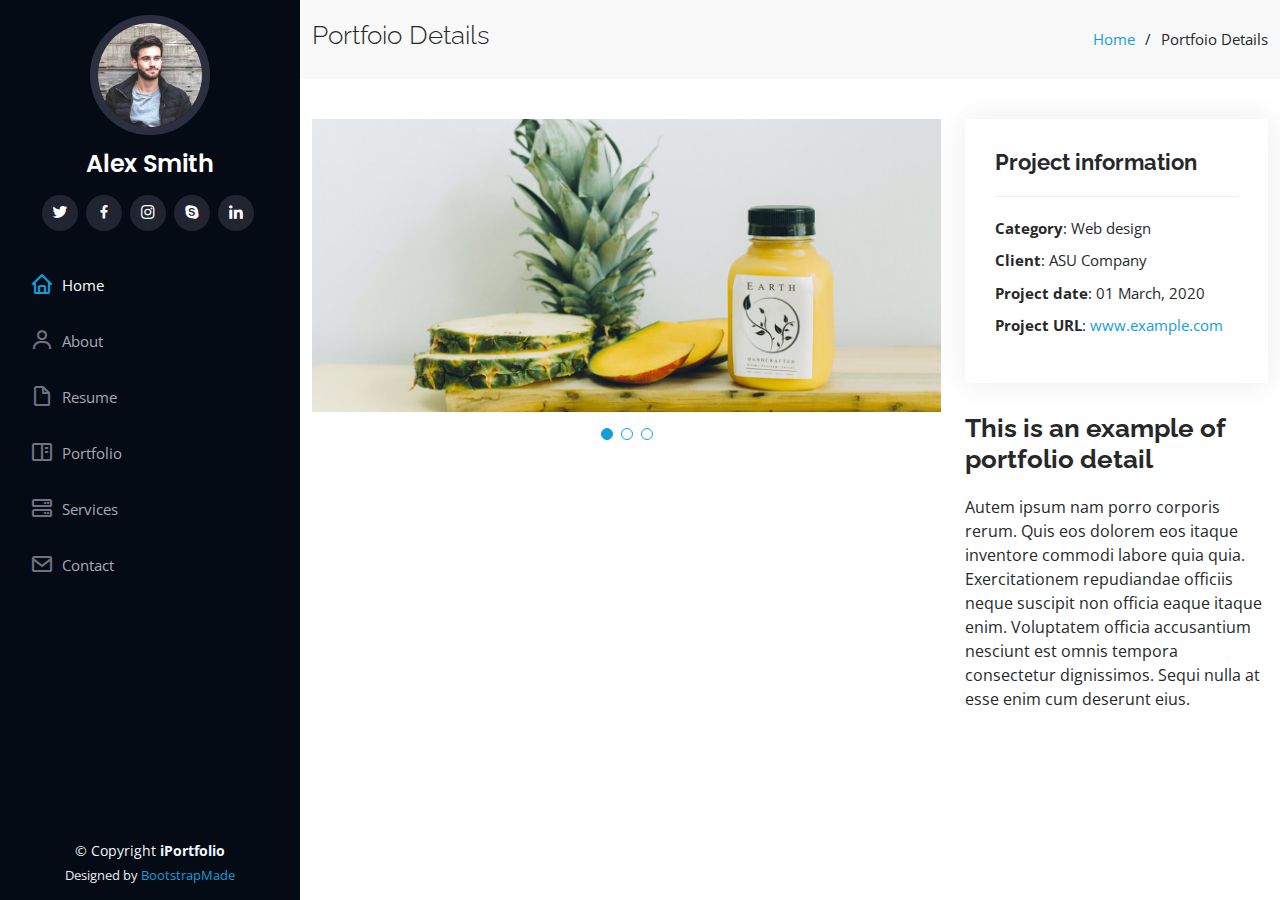
==== portfolio-details.html @ bc0d03b5 "Portfolio" ====
<!DOCTYPE html>
<html lang="en">

<head>
  <meta charset="utf-8">
  <meta content="width=device-width, initial-scale=1.0" name="viewport">

  <title>Portfolio Details - iPortfolio Bootstrap Template</title>
  <meta content="" name="description">
  <meta content="" name="keywords">

  <!-- Favicons -->
  <link href="assets/img/favicon.png" rel="icon">
  <link href="assets/img/apple-touch-icon.png" rel="apple-touch-icon">

  <!-- Google Fonts -->
  <link href="https://fonts.googleapis.com/css?family=Open+Sans:300,300i,400,400i,600,600i,700,700i|Raleway:300,300i,400,400i,500,500i,600,600i,700,700i|Poppins:300,300i,400,400i,500,500i,600,600i,700,700i" rel="stylesheet">

  <!-- Vendor CSS Files -->
  <link href="assets/vendor/aos/aos.css" rel="stylesheet">
  <link href="assets/vendor/bootstrap/css/bootstrap.min.css" rel="stylesheet">
  <link href="assets/vendor/bootstrap-icons/bootstrap-icons.css" rel="stylesheet">
  <link href="assets/vendor/boxicons/css/boxicons.min.css" rel="stylesheet">
  <link href="assets/vendor/glightbox/css/glightbox.min.css" rel="stylesheet">
  <link href="assets/vendor/swiper/swiper-bundle.min.css" rel="stylesheet">

  <!-- Template Main CSS File -->
  <link href="assets/css/style.css" rel="stylesheet">

  <!-- =======================================================
  * Template Name: iPortfolio - v3.8.1
  * Template URL: https://bootstrapmade.com/iportfolio-bootstrap-portfolio-websites-template/
  * Author: BootstrapMade.com
  * License: https://bootstrapmade.com/license/
  ======================================================== -->
</head>

<body>

  <!-- ======= Mobile nav toggle button ======= -->
  <i class="bi bi-list mobile-nav-toggle d-xl-none"></i>

  <!-- ======= Header ======= -->
  <header id="header">
    <div class="d-flex flex-column">

      <div class="profile">
        <img src="assets/img/profile-img.jpg" alt="" class="img-fluid rounded-circle">
        <h1 class="text-light"><a href="index.html">Alex Smith</a></h1>
        <div class="social-links mt-3 text-center">
          <a href="#" class="twitter"><i class="bx bxl-twitter"></i></a>
          <a href="#" class="facebook"><i class="bx bxl-facebook"></i></a>
          <a href="#" class="instagram"><i class="bx bxl-instagram"></i></a>
          <a href="#" class="google-plus"><i class="bx bxl-skype"></i></a>
          <a href="#" class="linkedin"><i class="bx bxl-linkedin"></i></a>
        </div>
      </div>

      <nav id="navbar" class="nav-menu navbar">
        <ul>
          <li><a href="#hero" class="nav-link scrollto active"><i class="bx bx-home"></i> <span>Home</span></a></li>
          <li><a href="#about" class="nav-link scrollto"><i class="bx bx-user"></i> <span>About</span></a></li>
          <li><a href="#resume" class="nav-link scrollto"><i class="bx bx-file-blank"></i> <span>Resume</span></a></li>
          <li><a href="#portfolio" class="nav-link scrollto"><i class="bx bx-book-content"></i> <span>Portfolio</span></a></li>
          <li><a href="#services" class="nav-link scrollto"><i class="bx bx-server"></i> <span>Services</span></a></li>
          <li><a href="#contact" class="nav-link scrollto"><i class="bx bx-envelope"></i> <span>Contact</span></a></li>
        </ul>
      </nav><!-- .nav-menu -->
    </div>
  </header><!-- End Header -->

  <main id="main">

    <!-- ======= Breadcrumbs ======= -->
    <section id="breadcrumbs" class="breadcrumbs">
      <div class="container">

        <div class="d-flex justify-content-between align-items-center">
          <h2>Portfoio Details</h2>
          <ol>
            <li><a href="index.html">Home</a></li>
            <li>Portfoio Details</li>
          </ol>
        </div>

      </div>
    </section><!-- End Breadcrumbs -->

    <!-- ======= Portfolio Details Section ======= -->
    <section id="portfolio-details" class="portfolio-details">
      <div class="container">

        <div class="row gy-4">

          <div class="col-lg-8">
            <div class="portfolio-details-slider swiper">
              <div class="swiper-wrapper align-items-center">

                <div class="swiper-slide">
                  <img src="assets/img/portfolio/portfolio-details-1.jpg" alt="">
                </div>

                <div class="swiper-slide">
                  <img src="assets/img/portfolio/portfolio-details-2.jpg" alt="">
                </div>

                <div class="swiper-slide">
                  <img src="assets/img/portfolio/portfolio-details-3.jpg" alt="">
                </div>

              </div>
              <div class="swiper-pagination"></div>
            </div>
          </div>

          <div class="col-lg-4">
            <div class="portfolio-info">
              <h3>Project information</h3>
              <ul>
                <li><strong>Category</strong>: Web design</li>
                <li><strong>Client</strong>: ASU Company</li>
                <li><strong>Project date</strong>: 01 March, 2020</li>
                <li><strong>Project URL</strong>: <a href="#">www.example.com</a></li>
              </ul>
            </div>
            <div class="portfolio-description">
              <h2>This is an example of portfolio detail</h2>
              <p>
                Autem ipsum nam porro corporis rerum. Quis eos dolorem eos itaque inventore commodi labore quia quia. Exercitationem repudiandae officiis neque suscipit non officia eaque itaque enim. Voluptatem officia accusantium nesciunt est omnis tempora consectetur dignissimos. Sequi nulla at esse enim cum deserunt eius.
              </p>
            </div>
          </div>

        </div>

      </div>
    </section><!-- End Portfolio Details Section -->

  </main><!-- End #main -->

  <!-- ======= Footer ======= -->
  <footer id="footer">
    <div class="container">
      <div class="copyright">
        &copy; Copyright <strong><span>iPortfolio</span></strong>
      </div>
      <div class="credits">
        <!-- All the links in the footer should remain intact. -->
        <!-- You can delete the links only if you purchased the pro version. -->
        <!-- Licensing information: https://bootstrapmade.com/license/ -->
        <!-- Purchase the pro version with working PHP/AJAX contact form: https://bootstrapmade.com/iportfolio-bootstrap-portfolio-websites-template/ -->
        Designed by <a href="https://bootstrapmade.com/">BootstrapMade</a>
      </div>
    </div>
  </footer><!-- End  Footer -->

  <a href="#" class="back-to-top d-flex align-items-center justify-content-center"><i class="bi bi-arrow-up-short"></i></a>

  <!-- Vendor JS Files -->
  <script src="assets/vendor/purecounter/purecounter_vanilla.js"></script>
  <script src="assets/vendor/aos/aos.js"></script>
  <script src="assets/vendor/bootstrap/js/bootstrap.bundle.min.js"></script>
  <script src="assets/vendor/glightbox/js/glightbox.min.js"></script>
  <script src="assets/vendor/isotope-layout/isotope.pkgd.min.js"></script>
  <script src="assets/vendor/swiper/swiper-bundle.min.js"></script>
  <script src="assets/vendor/typed.js/typed.min.js"></script>
  <script src="assets/vendor/waypoints/noframework.waypoints.js"></script>
  <script src="assets/vendor/php-email-form/validate.js"></script>

  <!-- Template Main JS File -->
  <script src="assets/js/main.js"></script>

</body>

</html>
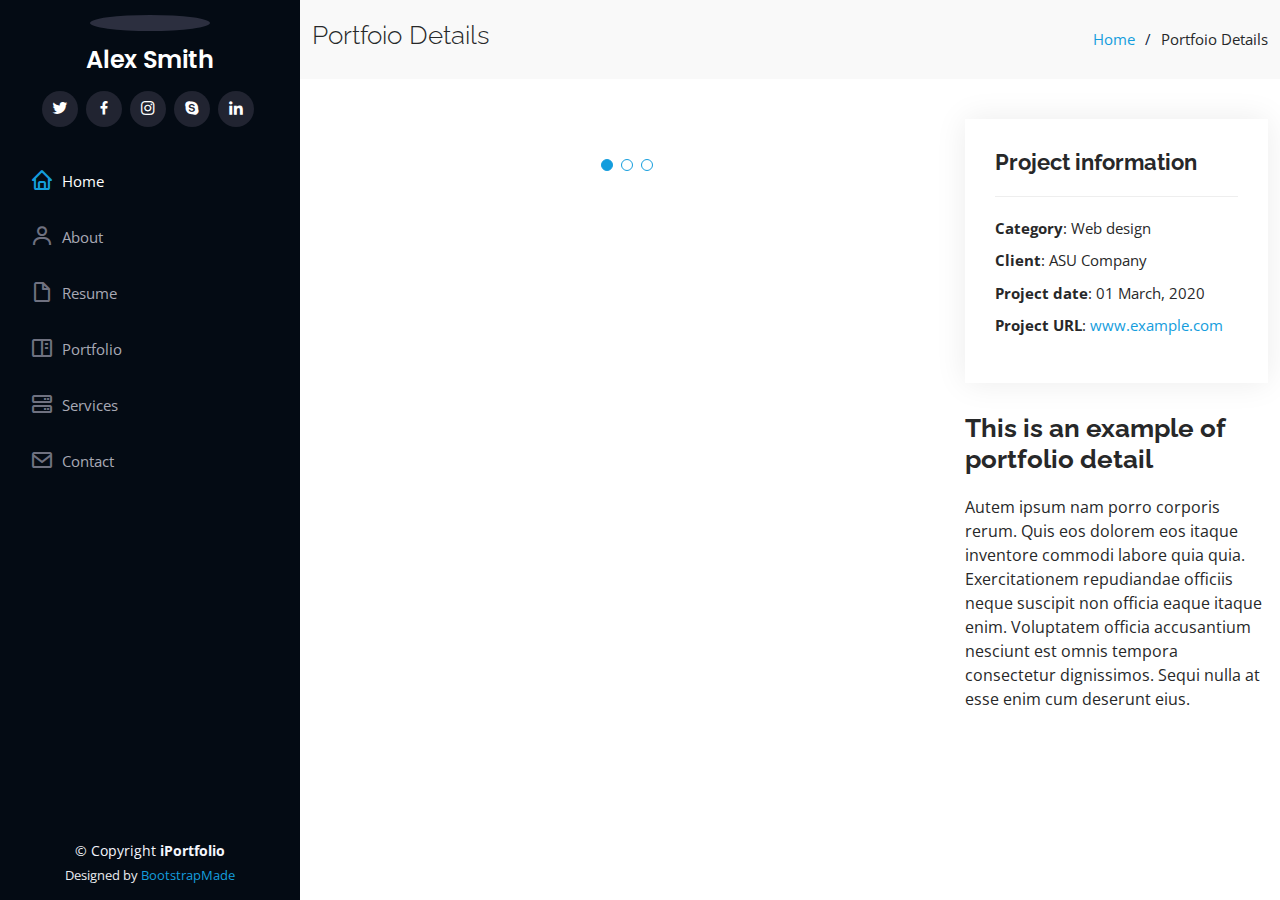
==== commit ea16a064: "Biography" ====
--- a/portfolio-details.html
+++ b/portfolio-details.html
@@ -24,15 +24,8 @@
   <link href="assets/vendor/glightbox/css/glightbox.min.css" rel="stylesheet">
   <link href="assets/vendor/swiper/swiper-bundle.min.css" rel="stylesheet">
 
-  <!-- Template Main CSS File -->
   <link href="assets/css/style.css" rel="stylesheet">
 
-  <!-- =======================================================
-  * Template Name: iPortfolio - v3.8.1
-  * Template URL: https://bootstrapmade.com/iportfolio-bootstrap-portfolio-websites-template/
-  * Author: BootstrapMade.com
-  * License: https://bootstrapmade.com/license/
-  ======================================================== -->
 </head>
 
 <body>
@@ -145,10 +138,6 @@
         &copy; Copyright <strong><span>iPortfolio</span></strong>
       </div>
       <div class="credits">
-        <!-- All the links in the footer should remain intact. -->
-        <!-- You can delete the links only if you purchased the pro version. -->
-        <!-- Licensing information: https://bootstrapmade.com/license/ -->
-        <!-- Purchase the pro version with working PHP/AJAX contact form: https://bootstrapmade.com/iportfolio-bootstrap-portfolio-websites-template/ -->
         Designed by <a href="https://bootstrapmade.com/">BootstrapMade</a>
       </div>
     </div>
--- a/assets/css/style.css
+++ b/assets/css/style.css
@@ -1,13 +1,3 @@
-/**
-* Template Name: iPortfolio - v3.8.1
-* Template URL: https://bootstrapmade.com/iportfolio-bootstrap-portfolio-websites-template/
-* Author: BootstrapMade.com
-* License: https://bootstrapmade.com/license/
-*/
-
-/*--------------------------------------------------------------
-# General
---------------------------------------------------------------*/
 body {
   font-family: "Open Sans", sans-serif;
   color: #272829;
